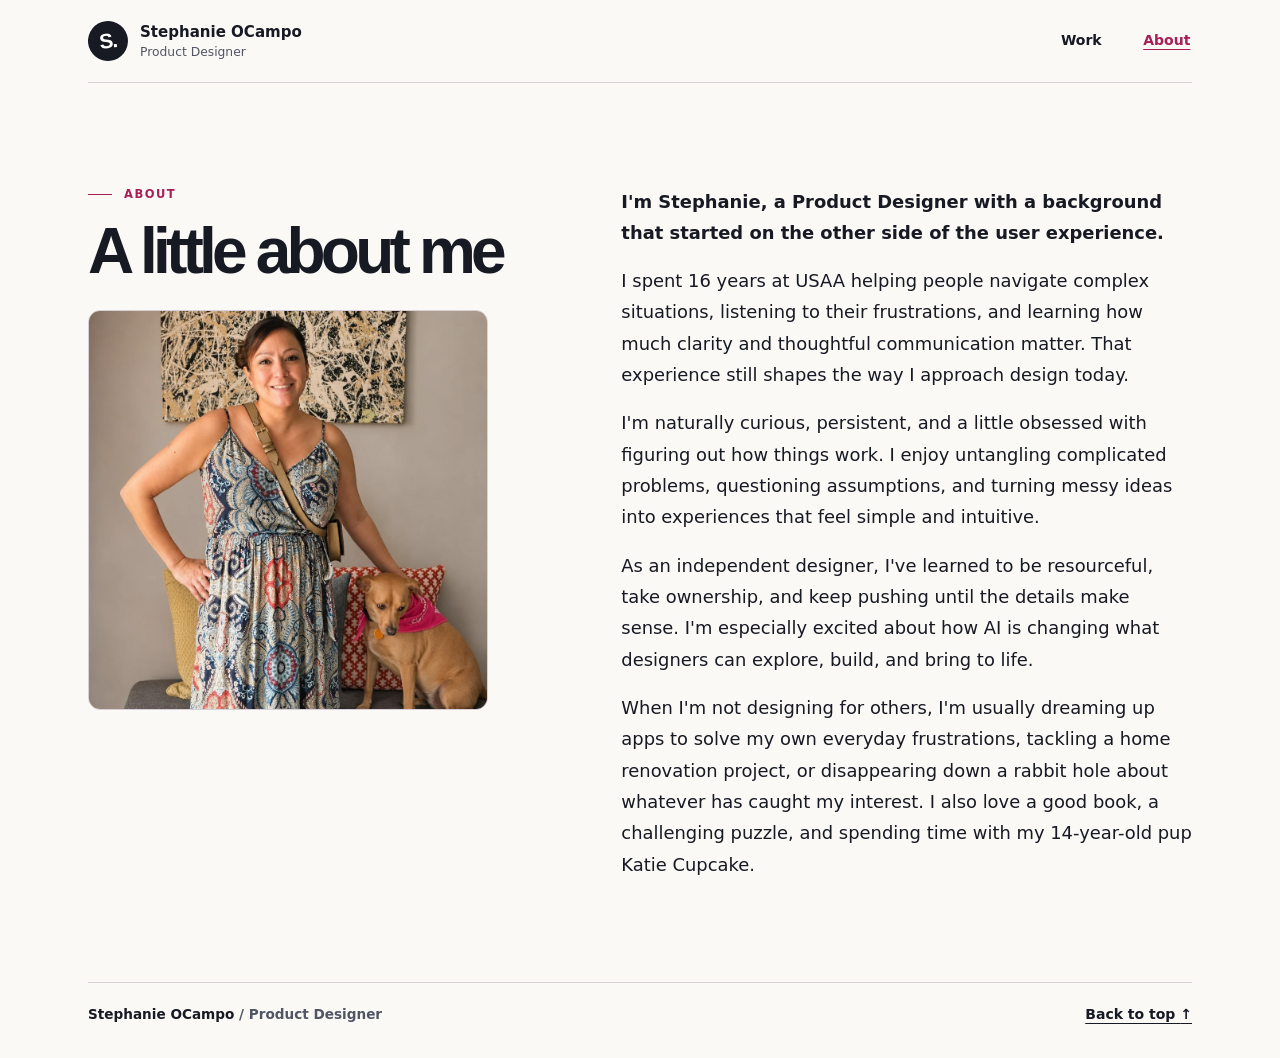
==== about/index.html @ 7dae33b8 "Give About its own page and link the hero portrait" ====
<!doctype html>
<html lang="en">
<head>
<meta charset="utf-8"><meta name="viewport" content="width=device-width, initial-scale=1">
<title>About | Stephanie OCampo</title>
<meta name="description" content="Meet Stephanie OCampo, a product designer whose background in member service shapes how she designs.">
<meta name="theme-color" content="#faf9f6">
<link rel="icon" href="data:image/svg+xml,%3Csvg xmlns='http://www.w3.org/2000/svg' viewBox='0 0 48 48'%3E%3Crect width='48' height='48' rx='24' fill='%23171923'/%3E%3Ctext x='12' y='33' fill='white' font-family='system-ui' font-size='26' font-weight='700'%3ES.%3C/text%3E%3C/svg%3E">
<link rel="stylesheet" href="../styles.css">
<style>
.about-me{display:grid;grid-template-columns:minmax(0,1fr) minmax(0,1.25fr);gap:clamp(2rem,6vw,5rem);align-items:start;padding-block:clamp(3rem,8vw,6.4rem)}
.about-me h1{font-size:clamp(2.65rem,5vw,4.6rem);letter-spacing:-.075em;margin-top:.8rem;text-wrap:balance}
.about-me-copy{display:grid;gap:1.05rem;max-width:60ch;color:var(--ink);font-size:clamp(1rem,.96rem + .2vw,1.125rem);line-height:1.75}
.about-me-copy p:first-child{font-weight:600}
.about-me-photo{margin-top:1.5rem;max-width:25rem}
.about-me-photo img{height:auto;border:1px solid var(--stroke);border-radius:.75rem}
.masthead nav a[aria-current="page"]{color:var(--pink);text-decoration:underline}
@media(max-width:760px){.about-me{grid-template-columns:minmax(0,1fr)}.about-me-photo{margin-top:1rem;max-width:22rem}}
</style>
</head>
<body>
<a class="skip" href="#main">Skip to content</a>
<header class="wrap masthead">
  <a class="brand" href="../" aria-label="Stephanie OCampo, home"><span class="mark" aria-hidden="true">S.</span><span><strong>Stephanie OCampo</strong><small>Product Designer</small></span></a>
  <nav aria-label="Main"><a href="../#work">Work</a><a href="./" aria-current="page">About</a></nav>
</header>
<main id="main" tabindex="-1">
  <section id="approach" class="wrap about-me" aria-labelledby="about-heading">
    <div>
      <p class="kicker signal">About</p>
      <h1 id="about-heading">A little about me</h1>
      <figure class="about-me-photo">
        <img src="../assets/stephanie-about-portrait.webp" width="1000" height="1000" alt="Stephanie smiling beside her dog Katie Cupcake, who is wearing a pink bandana" decoding="async">
      </figure>
    </div>
    <div class="about-me-copy">
      <p>I'm Stephanie, a Product Designer with a background that started on the other side of the user experience.</p>
      <p>I spent 16 years at USAA helping people navigate complex situations, listening to their frustrations, and learning how much clarity and thoughtful communication matter. That experience still shapes the way I approach design today.</p>
      <p>I'm naturally curious, persistent, and a little obsessed with figuring out how things work. I enjoy untangling complicated problems, questioning assumptions, and turning messy ideas into experiences that feel simple and intuitive.</p>
      <p>As an independent designer, I've learned to be resourceful, take ownership, and keep pushing until the details make sense. I'm especially excited about how AI is changing what designers can explore, build, and bring to life.</p>
      <p>When I'm not designing for others, I'm usually dreaming up apps to solve my own everyday frustrations, tackling a home renovation project, or disappearing down a rabbit hole about whatever has caught my interest. I also love a good book, a challenging puzzle, and spending time with my 14-year-old pup Katie Cupcake.</p>
    </div>
  </section>
</main>
<footer class="wrap sitefoot"><span>Stephanie OCampo <span class="dim">/ Product Designer</span></span><a href="#main">Back to top <span aria-hidden="true">↑</span></a></footer>
</body>
</html>
---- styles.css ----
:root{--paper:#faf9f6;--ink:#171923;--muted:#515564;--pink:#a71f56;--blush:#f7e7ee;--lavender:#ece9f7;--stroke:#d8d0d8;--display:"Sora",Arial,sans-serif;--body:"Inter",system-ui,sans-serif}
*{box-sizing:border-box}html{scroll-padding-top:1rem}body{margin:0;background:var(--paper);color:var(--ink);font:1rem/1.7 var(--body)}img{display:block;width:100%;height:auto}a{color:inherit}h1,h2,h3,p,figure,blockquote{margin:0}h1,h2,h3{font-family:var(--display);line-height:1.1}p{max-width:74ch}a:focus-visible{outline:3px solid var(--pink);outline-offset:4px}a:hover{text-decoration-color:var(--pink)}.wrap{width:min(69rem,calc(100% - 3rem));margin-inline:auto}.skip{position:absolute;z-index:5;top:.75rem;left:.75rem;padding:.5rem .9rem;background:white;transform:translateY(-160%)}.skip:focus{transform:none}
.masthead{min-height:5.2rem;border-bottom:1px solid var(--stroke);display:flex;justify-content:space-between;align-items:center;gap:1rem}.brand{display:flex;align-items:center;gap:.75rem;text-decoration:none;line-height:1.22}.brand strong{font-size:.94rem}.brand small{display:block;color:var(--muted);font-size:.77rem;margin-top:.2rem}.mark{display:grid;place-items:center;transform:rotate(-7deg);background:var(--ink);color:white;width:2.5rem;height:2.5rem;border-radius:50%;font:700 1.3rem/1 var(--display);letter-spacing:-.06em}.masthead nav{display:flex;gap:clamp(.5rem,3vw,2.4rem);align-items:center}.masthead nav a,.sitefoot a{font-size:.875rem;font-weight:700;text-underline-offset:.25em}.masthead nav a{display:inline-flex;align-items:center;min-height:2.75rem;padding-inline:.1rem;text-decoration:none}.masthead nav a:hover{text-decoration:underline}.kicker{color:var(--pink);font-weight:800;font-size:.72rem;line-height:1.5;letter-spacing:.13em;text-transform:uppercase}.signal{display:flex;align-items:center;gap:.75rem}.signal::before{content:"";background:currentColor;width:1.5rem;height:1px}.hero{display:grid;grid-template-columns:minmax(0,1.6fr) minmax(0,.87fr);gap:clamp(2rem,6vw,6.5rem);align-items:center;padding-block:clamp(3.8rem,10vw,7.6rem)}.hero h1{font-size:clamp(3.15rem,6.4vw,6.05rem);letter-spacing:-.085em;margin:.9rem 0 1.5rem;text-wrap:balance}.hero h1 em,.pullquote em{color:var(--pink);font-style:normal}.under{background:linear-gradient(transparent 83%,#efb4ce 83%,#efb4ce 93%,transparent 93%);box-decoration-break:clone;-webkit-box-decoration-break:clone}.lead{font-size:clamp(1rem,1.55vw,1.12rem);color:var(--muted);max-width:49ch}.lead strong{color:var(--ink)}.button{display:inline-flex;align-items:center;gap:1.4rem;min-height:3rem;padding:.65rem 1rem;margin-top:1.6rem;background:var(--ink);color:#fff;text-decoration:none;border-radius:.5rem;font-weight:700;font-size:.89rem}.button:hover{background:#353143}.pullquote{background:linear-gradient(144deg,var(--blush),var(--lavender));padding:clamp(1.5rem,3.6vw,3rem);border-radius:1.15rem;border:1px solid #e6d7e3;outline:1px solid #d8c5d5;outline-offset:-.7rem}.quotemark{display:block;color:var(--pink);font:5rem/.7 Georgia,serif;margin-bottom:.3rem}.pullquote blockquote{font:600 clamp(1.55rem,2.65vw,2.25rem)/1.24 var(--display);letter-spacing:-.055em;max-width:14ch}.pullquote .kicker{margin-top:1.3rem}.work{background:#f1eef3;border-block:1px solid var(--stroke);padding-block:clamp(3.4rem,7vw,5.8rem)}.rule{display:flex;gap:.7rem;align-items:center}.rule::after{content:"";height:1px;background:var(--stroke);flex:1}.work-grid{display:grid;grid-template-columns:1fr 1fr;align-items:center;gap:1.5rem 4rem;margin-top:1.9rem}.work h2{font-size:clamp(3.3rem,8vw,6.1rem);letter-spacing:-.09em}.work h2 span{color:var(--pink)}.work h2 + p{margin-top:.55rem}.feature{font-size:1.08rem}.textlink{display:inline-flex;align-items:center;gap:.65rem;min-height:2.75rem;color:var(--pink);font-weight:750;text-underline-offset:.23em;margin-top:.65rem}.approach{display:grid;grid-template-columns:1fr 1.25fr;gap:1.4rem 4rem;padding-block:clamp(3.4rem,7vw,5.5rem)}.approach h2{font-size:clamp(2rem,4vw,3.4rem);letter-spacing:-.06em;margin-top:.85rem}.approach>p{color:var(--muted)}.approach strong{color:var(--ink)}.sitefoot{border-top:1px solid var(--stroke);padding-block:1.2rem 2rem;display:flex;justify-content:space-between;align-items:center;gap:1rem;font-size:.85rem;font-weight:600}.dim{color:var(--muted)}
.casehead{padding-block:3.25rem 2.5rem}.casehead h1{font-size:clamp(3.8rem,10vw,7.8rem);letter-spacing:-.09em;margin:.3rem 0 .6rem}.casehead .subtitle{font:600 clamp(1.3rem,3vw,2.15rem)/1.25 var(--display);letter-spacing:-.035em}.casehead .lead{margin-top:1.25rem;max-width:60ch}.primer{padding:1.6rem clamp(1.1rem,4vw,2.5rem);background:#f1eef3;border-block:1px solid var(--stroke)}.primer h2{margin:.25rem 0 1rem;font-size:1.6rem;letter-spacing:-.04em}.primer-grid{display:grid;grid-template-columns:repeat(3,minmax(0,1fr));gap:.9rem 1.4rem}.primer-grid h3{font-size:1rem;margin-bottom:.3rem}.primer-grid p{font-size:.9rem;color:var(--muted)}.case-layout{display:grid;grid-template-columns:13.5rem minmax(0,1fr);gap:clamp(2rem,5vw,4rem);align-items:start;padding-block:2.6rem 4rem}.toc{position:sticky;top:1rem;border-top:1px solid var(--stroke);padding-top:.8rem}.toc ol{padding-left:1.2rem;margin:.55rem 0 0;color:var(--muted);font-size:.88rem}.toc li{margin:.55rem 0}.toc a{text-underline-offset:.2em}.story section{padding-bottom:2.65rem}.story section+section{border-top:1px solid var(--stroke);padding-top:2rem}.story h2{font-size:clamp(1.8rem,4.5vw,3rem);letter-spacing:-.055em;margin:.32rem 0 1.15rem;text-wrap:balance}.story h3{font-size:clamp(1.14rem,2.1vw,1.55rem);letter-spacing:-.028em;margin:1.5rem 0 .65rem;line-height:1.3}.story p+p{margin-top:.85rem}.story p:not(.kicker){color:#363844}.story p strong{color:var(--ink)}.story blockquote,.insight{border-left:3px solid var(--pink);background:#f4eaf0;padding:1rem 1.2rem;margin:1rem 0;color:var(--ink)}.story ul{padding-left:1.3rem}.story a{text-underline-offset:.22em}.study-figure{margin:1.25rem 0 1.7rem}.study-figure img{border:1px solid var(--stroke);border-radius:.5rem;background:white}.study-figure figcaption{color:var(--muted);margin-top:.48rem;font-size:.88rem}.backlink{color:var(--pink);font-weight:700;text-underline-offset:.2em;font-size:.9rem}
@media (max-width:760px){.hero,.work-grid,.approach,.case-layout{grid-template-columns:1fr}.hero{gap:1.9rem}.hero h1{text-wrap:initial;max-width:13ch}.pullquote{max-width:27rem}.pullquote blockquote{max-width:18ch}.case-layout{gap:2rem;padding-top:1.9rem}.toc{position:static}.toc ol{display:grid;grid-template-columns:1fr 1fr;column-gap:1.5rem}.work-grid{gap:1.1rem}.approach{gap:1rem}}
@media (max-width:430px){.wrap{width:calc(100% - 2rem)}.hero h1{font-size:clamp(2.6rem,11.1vw,3.2rem)}.masthead{gap:.45rem}.brand{gap:.42rem}.brand strong{font-size:.8rem}.mark{width:1.8rem;height:1.8rem;font-size:1rem}.masthead nav a{font-size:.78rem}.primer-grid{grid-template-columns:1fr}.sitefoot{align-items:flex-start}.sitefoot .dim{display:block}}
@media print{.masthead,.sitefoot,.skip,.toc,.button{display:none}.case-layout{display:block}.story section{break-inside:auto}.study-figure{break-inside:avoid}.wrap{width:100%}}

.portfolio-next{border-top:1px solid var(--stroke);padding-top:clamp(1.6rem,4vw,2.4rem);margin-top:clamp(1.6rem,4vw,2.4rem)}
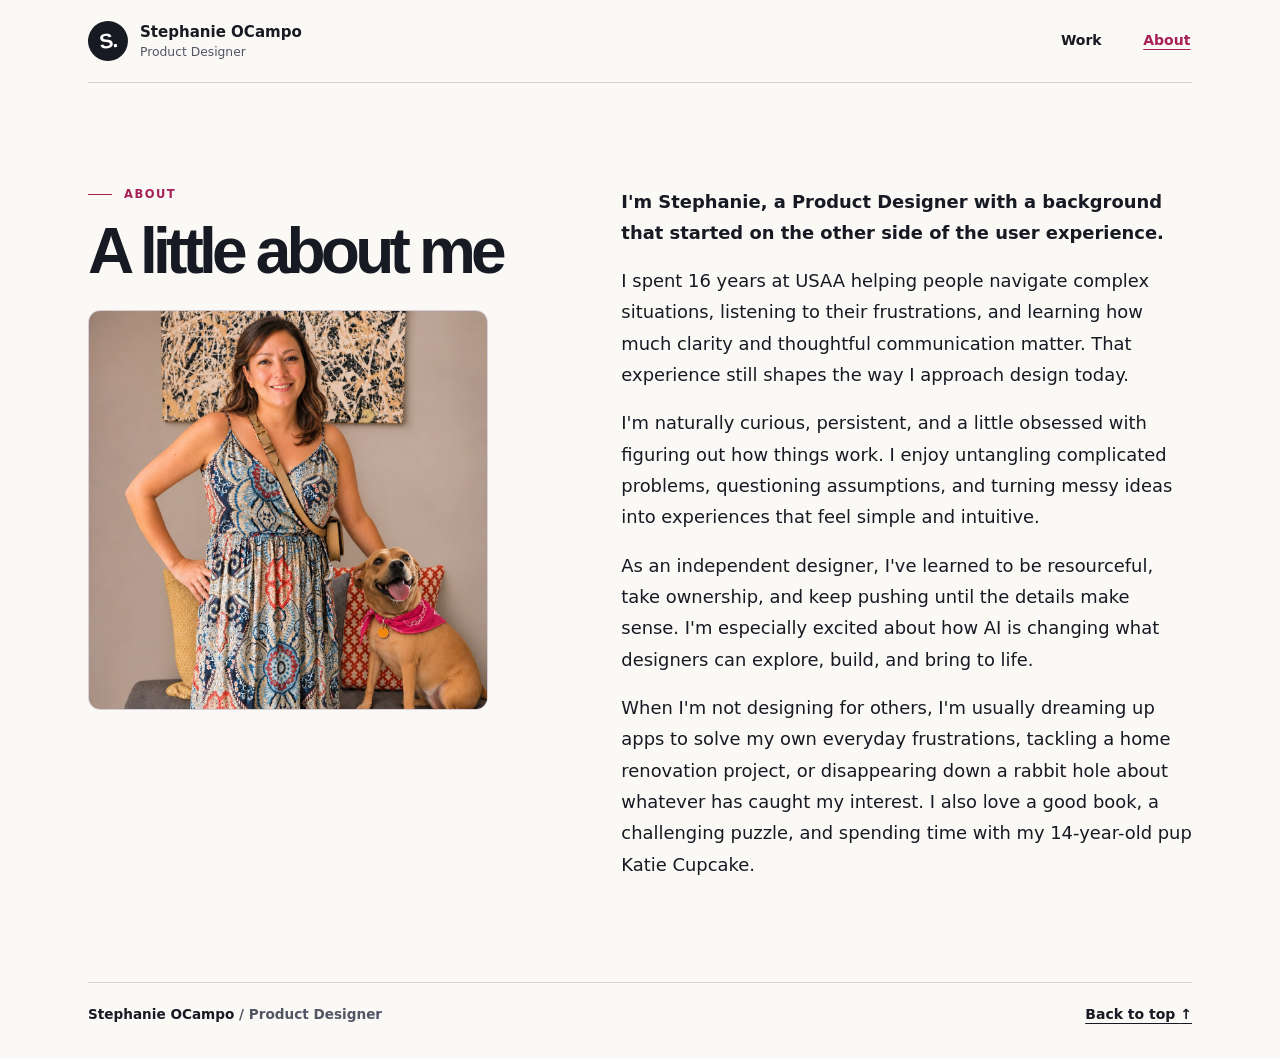
==== commit 6bcd8d39: "Update the About page portrait with Katie Cupcake" ====
--- a/about/index.html
+++ b/about/index.html
@@ -30,7 +30,7 @@
       <p class="kicker signal">About</p>
       <h1 id="about-heading">A little about me</h1>
       <figure class="about-me-photo">
-        <img src="../assets/stephanie-about-portrait.webp" width="1000" height="1000" alt="Stephanie smiling beside her dog Katie Cupcake, who is wearing a pink bandana" decoding="async">
+        <img src="../assets/stephanie-about-portrait.webp?v=fd8016969337" width="1254" height="1254" alt="Stephanie smiling beside her dog Katie Cupcake, who is wearing a pink bandana" decoding="async">
       </figure>
     </div>
     <div class="about-me-copy">
